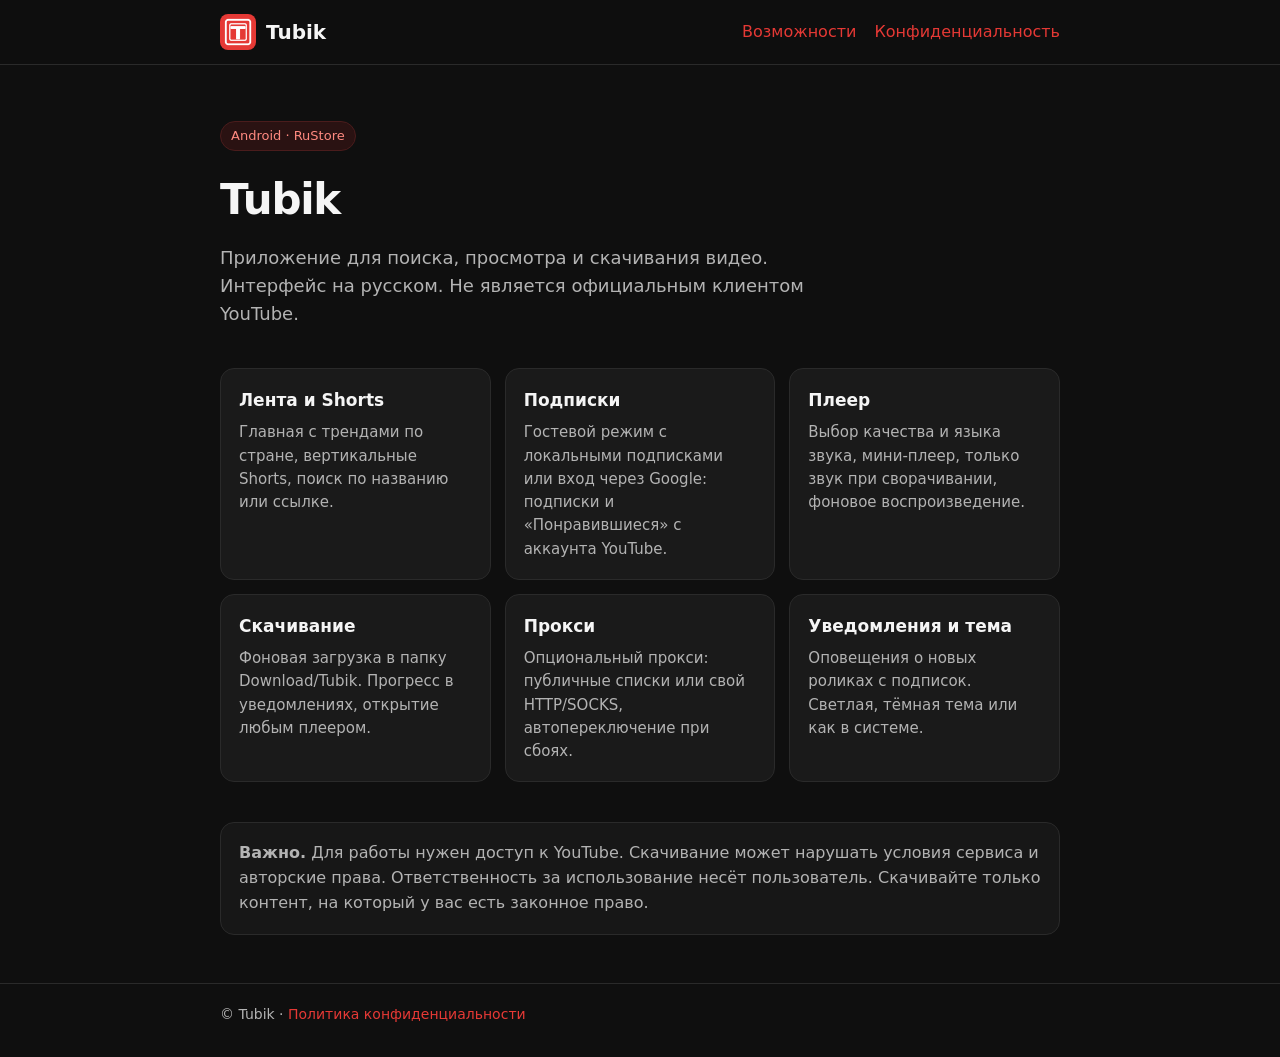
==== docs/index.html @ 183bb754 "Add GitHub Pages site with features and privacy policy. Co-authored-by: Cursor <cursoragent@cursor.c" ====
<!DOCTYPE html>
<html lang="ru">
<head>
  <meta charset="utf-8">
  <meta name="viewport" content="width=device-width, initial-scale=1">
  <title>Tubik — поиск и просмотр видео</title>
  <meta name="description" content="Tubik — Android-приложение для поиска, просмотра и скачивания видео. Русский интерфейс, подписки, Shorts, прокси.">
  <link rel="icon" href="assets/icon.png">
  <link rel="stylesheet" href="styles.css">
</head>
<body>
  <header>
    <div class="wrap nav">
      <a class="brand" href="index.html">
        <img src="assets/icon.png" alt="Tubik">
        Tubik
      </a>
      <nav class="nav-links">
        <a href="index.html">Возможности</a>
        <a href="privacy.html">Конфиденциальность</a>
      </nav>
    </div>
  </header>

  <main class="wrap">
    <section class="hero">
      <div class="badge">Android · RuStore</div>
      <h1>Tubik</h1>
      <p class="lead">
        Приложение для поиска, просмотра и скачивания видео. Интерфейс на русском.
        Не является официальным клиентом YouTube.
      </p>
    </section>

    <section class="grid">
      <article class="card">
        <h3>Лента и Shorts</h3>
        <p>Главная с трендами по стране, вертикальные Shorts, поиск по названию или ссылке.</p>
      </article>
      <article class="card">
        <h3>Подписки</h3>
        <p>Гостевой режим с локальными подписками или вход через Google: подписки и «Понравившиеся» с аккаунта YouTube.</p>
      </article>
      <article class="card">
        <h3>Плеер</h3>
        <p>Выбор качества и языка звука, мини-плеер, только звук при сворачивании, фоновое воспроизведение.</p>
      </article>
      <article class="card">
        <h3>Скачивание</h3>
        <p>Фоновая загрузка в папку Download/Tubik. Прогресс в уведомлениях, открытие любым плеером.</p>
      </article>
      <article class="card">
        <h3>Прокси</h3>
        <p>Опциональный прокси: публичные списки или свой HTTP/SOCKS, автопереключение при сбоях.</p>
      </article>
      <article class="card">
        <h3>Уведомления и тема</h3>
        <p>Оповещения о новых роликах с подписок. Светлая, тёмная тема или как в системе.</p>
      </article>
    </section>

    <section class="note">
      <strong>Важно.</strong> Для работы нужен доступ к YouTube. Скачивание может нарушать условия сервиса и авторские права.
      Ответственность за использование несёт пользователь. Скачивайте только контент, на который у вас есть законное право.
    </section>
  </main>

  <footer>
    <div class="wrap">
      © Tubik · <a href="privacy.html">Политика конфиденциальности</a>
    </div>
  </footer>
</body>
</html>
---- docs/styles.css ----
:root {
  --bg: #0f0f0f;
  --surface: #1a1a1a;
  --text: #f5f5f5;
  --muted: #b3b3b3;
  --red: #e53935;
  --red-dark: #b71c1c;
  --line: #2a2a2a;
}

* { box-sizing: border-box; }

html, body {
  margin: 0;
  padding: 0;
  background: var(--bg);
  color: var(--text);
  font-family: "Segoe UI", system-ui, sans-serif;
  line-height: 1.55;
}

a { color: var(--red); text-decoration: none; }
a:hover { text-decoration: underline; }

.wrap {
  max-width: 880px;
  margin: 0 auto;
  padding: 0 20px;
}

header {
  border-bottom: 1px solid var(--line);
  background: rgba(15, 15, 15, 0.92);
  position: sticky;
  top: 0;
}

.nav {
  display: flex;
  align-items: center;
  justify-content: space-between;
  min-height: 64px;
  gap: 16px;
}

.brand {
  display: flex;
  align-items: center;
  gap: 10px;
  color: var(--text);
  font-weight: 700;
  font-size: 20px;
}

.brand img {
  width: 36px;
  height: 36px;
  border-radius: 8px;
}

.nav-links { display: flex; gap: 18px; }

.hero {
  padding: 56px 0 28px;
}

.hero h1 {
  margin: 0 0 12px;
  font-size: 42px;
  letter-spacing: -0.03em;
}

.lead {
  color: var(--muted);
  font-size: 18px;
  max-width: 640px;
  margin: 0;
}

.badge {
  display: inline-block;
  background: #2a1212;
  color: #ff8a80;
  border: 1px solid #4a1c1c;
  border-radius: 999px;
  padding: 4px 10px;
  font-size: 13px;
  margin-bottom: 16px;
}

.grid {
  display: grid;
  grid-template-columns: repeat(auto-fit, minmax(240px, 1fr));
  gap: 14px;
  padding: 12px 0 40px;
}

.card {
  background: var(--surface);
  border: 1px solid var(--line);
  border-radius: 14px;
  padding: 18px;
}

.card h3 {
  margin: 0 0 8px;
  font-size: 17px;
}

.card p {
  margin: 0;
  color: var(--muted);
  font-size: 15px;
}

.note {
  background: #171717;
  border: 1px solid var(--line);
  border-radius: 14px;
  padding: 18px;
  color: var(--muted);
  margin-bottom: 48px;
}

.legal {
  padding: 36px 0 64px;
  white-space: pre-wrap;
}

.legal h1 { margin-top: 0; }

footer {
  border-top: 1px solid var(--line);
  color: var(--muted);
  padding: 20px 0 32px;
  font-size: 14px;
}

@media (max-width: 640px) {
  .hero h1 { font-size: 32px; }
  .nav-links { font-size: 14px; }
}
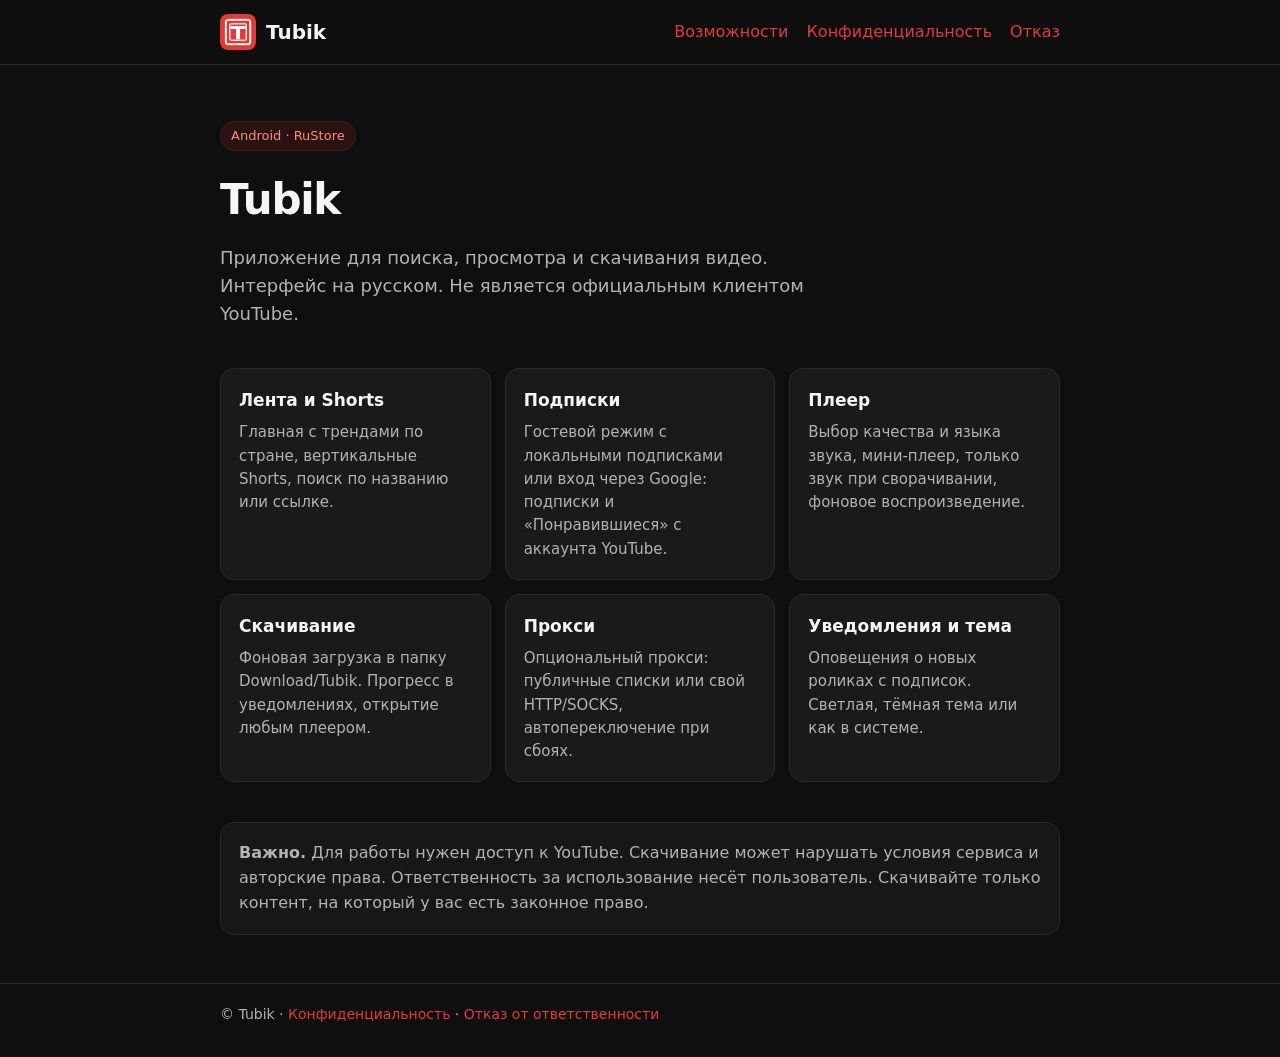
==== commit 34b1db4a: "Align Pages legal docs with one layout and drop unused assets. Co-authored-by: Cursor <cursoragent@c" ====
--- a/docs/index.html
+++ b/docs/index.html
@@ -18,6 +18,7 @@
       <nav class="nav-links">
         <a href="index.html">Возможности</a>
         <a href="privacy.html">Конфиденциальность</a>
+        <a href="disclaimer.html">Отказ</a>
       </nav>
     </div>
   </header>
@@ -67,7 +68,7 @@
 
   <footer>
     <div class="wrap">
-      © Tubik · <a href="privacy.html">Политика конфиденциальности</a>
+      © Tubik · <a href="privacy.html">Конфиденциальность</a> · <a href="disclaimer.html">Отказ от ответственности</a>
     </div>
   </footer>
 </body>
